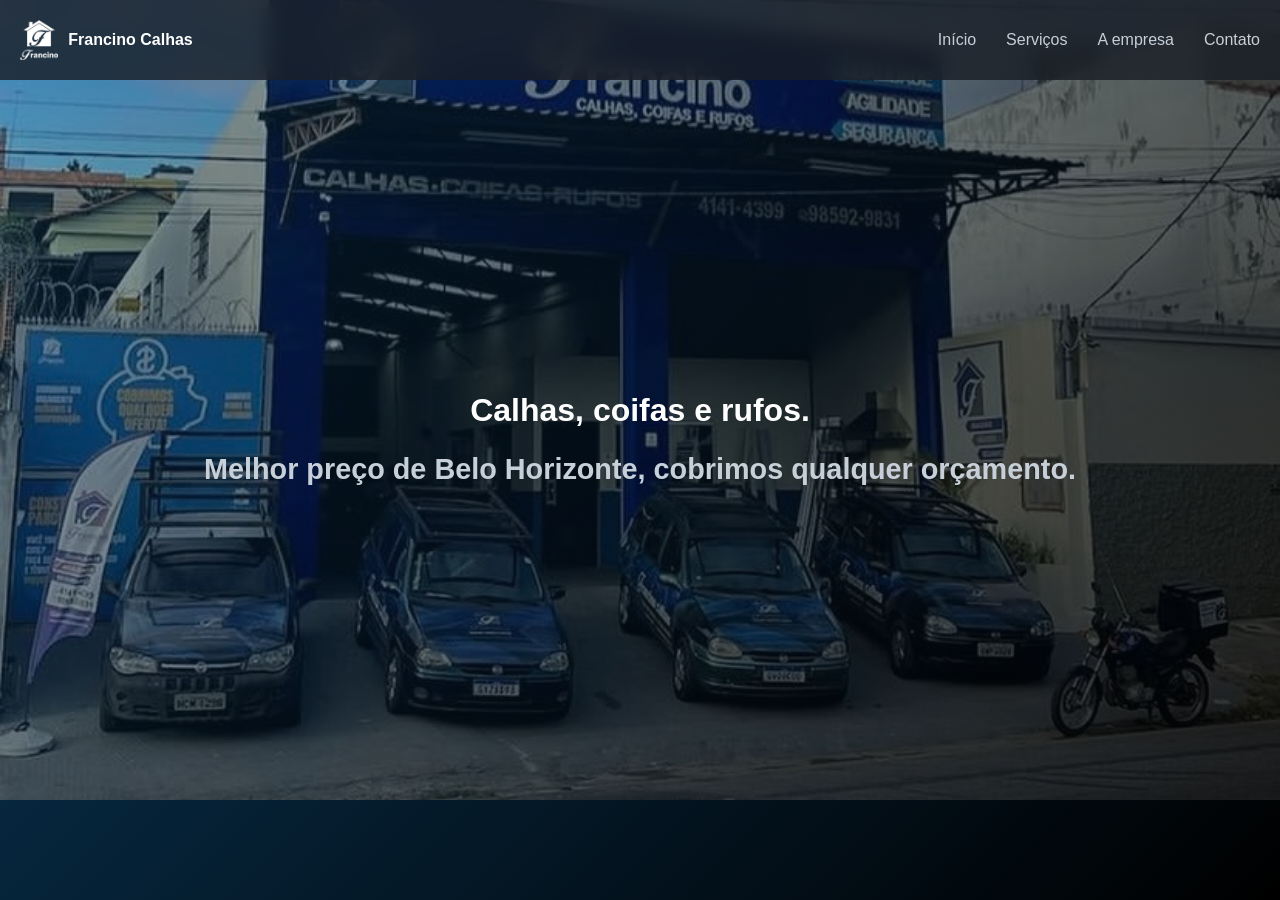
==== francino/index.html @ 431c095d "Add files via upload" ====
<!DOCTYPE html>

<html lang="pt-BR">

<head>
    <meta charset="UTF-8" />
    <title>Francino Calhas</title>
    <link rel="stylesheet" href="css.css">
    <meta property="og:image"
        content="https://francinocalhas.com.br/wp-content/uploads/2023/04/francino-calhas-logo.png" />
    <link rel="icon" type="image/png" sizes="32x32" href="imagens/francino-calhas-logo.png">

    <style>
        body {
            background: linear-gradient(135deg, #0A3D62, #000);
            background-repeat: no-repeat;
            margin: 0;
            padding: 0;
            background-attachment: fixed;
            min-height: 100%;
            font-family: "DM Sans", "Inter", sans-serif;
        }

        header {
            background: var(--cinza-escuro);
            backdrop-filter: blur(10px);
            background-position: center;
            background-size: cover;
            top: 0;
            width: 100%;
            height: 80px;
            position: fixed;
            display: flex;
            justify-content: space-between;
        }

        header h1 {
            color: White;
            font-weight: 700;
        }

        .hero {
            background: linear-gradient(135deg, rgba(10, 61, 98, 0.4), rgba(0, 0, 0, 0.8)), url("imagens/header.jpg");
            background-position: 1% 90%;
            background-repeat: no-repeat;
            background-size: cover;
            min-height: 80vh;
            padding-top: 80px;
            align-content: center;
        }

        .hero h1,
        h2 {
            color: white;
            font-weight: 700;
            text-align: center;
            z-index: 2;
            font-size: 2rem;
        }

        .hero h2 {
            font-size: 1.8rem;
            color: var(--cinza-claro)
        }

        .logo {
            display: flex;
            align-items: center;
            gap: 10px;
            color: white;
            font-weight: 700;
        }

        .logo img {
            margin-left: 20px;
            height: 40px;
        }

        nav {
            align-items: center;
            display: flex;
            gap: 30px;
            margin-right: 20px;
        }

        nav a {
            text-decoration: none;
            color: var(--cinza-claro);
            font-weight: 500;
            transition: 0.3s;
            position: relative;
        }

        nav a::after {
            content: "";
            position: absolute;
            bottom: -5px;
            left: 0;
            width: 0;
            height: 2px;
            background: var(--cinza-claro);
            transition: 0.3s;
        }

        nav a:hover {
            color: white;
        }

        nav a:hover::after {
            width: 100%;
        }
    </style>
</head>

<body>
    <header>
        <div class="logo">
            <img src="imagens/francino-calhas-logo.png">
            <span>Francino Calhas</span>
        </div>

        <nav>
            <a href="#inicio">Início</a>
            <a href="#servico">Serviços</a>
            <a href="#empresa">A empresa</a>
            <a href="#contato">Contato</a>
        </nav>
    </header>
    <div class="hero">
        <H1>Calhas, coifas e rufos.</H1>
        <h2>Melhor preço de Belo Horizonte, cobrimos qualquer orçamento.</h2>
    </div>


</body>

</html>
---- francino/css.css ----
@font-face {
    font-family: "DM Sans";
    font-style: normal;
    font-weight: 400;
    font-display: fallback;
    src: url('https://francinocalhas.com.br/wp-content/themes/twentytwentythree/assets/fonts/dm-sans/DMSans-Regular.woff2') format('woff2');
    font-stretch: normal;
}

@font-face {
    font-family: "DM Sans";
    font-style: italic;
    font-weight: 400;
    font-display: fallback;
    src: url('https://francinocalhas.com.br/wp-content/themes/twentytwentythree/assets/fonts/dm-sans/DMSans-Regular-Italic.woff2') format('woff2');
    font-stretch: normal;
}

@font-face {
    font-family: "DM Sans";
    font-style: normal;
    font-weight: 700;
    font-display: fallback;
    src: url('https://francinocalhas.com.br/wp-content/themes/twentytwentythree/assets/fonts/dm-sans/DMSans-Bold.woff2') format('woff2');
    font-stretch: normal;
}

@font-face {
    font-family: "DM Sans";
    font-style: italic;
    font-weight: 700;
    font-display: fallback;
    src: url('https://francinocalhas.com.br/wp-content/themes/twentytwentythree/assets/fonts/dm-sans/DMSans-Bold-Italic.woff2') format('woff2');
    font-stretch: normal;
}

@font-face {
    font-family: "IBM Plex Mono";
    font-style: normal;
    font-weight: 300;
    font-display: block;
    src: url('https://francinocalhas.com.br/wp-content/themes/twentytwentythree/assets/fonts/ibm-plex-mono/IBMPlexMono-Light.woff2') format('woff2');
    font-stretch: normal;
}

@font-face {
    font-family: "IBM Plex Mono";
    font-style: normal;
    font-weight: 400;
    font-display: block;
    src: url('https://francinocalhas.com.br/wp-content/themes/twentytwentythree/assets/fonts/ibm-plex-mono/IBMPlexMono-Regular.woff2') format('woff2');
    font-stretch: normal;
}

@font-face {
    font-family: "IBM Plex Mono";
    font-style: italic;
    font-weight: 400;
    font-display: block;
    src: url('https://francinocalhas.com.br/wp-content/themes/twentytwentythree/assets/fonts/ibm-plex-mono/IBMPlexMono-Italic.woff2') format('woff2');
    font-stretch: normal;
}

@font-face {
    font-family: "IBM Plex Mono";
    font-style: normal;
    font-weight: 700;
    font-display: block;
    src: url('https://francinocalhas.com.br/wp-content/themes/twentytwentythree/assets/fonts/ibm-plex-mono/IBMPlexMono-Bold.woff2') format('woff2');
    font-stretch: normal;
}

@font-face {
    font-family: Inter;
    font-style: normal;
    font-weight: 200 900;
    font-display: fallback;
    src: url('https://francinocalhas.com.br/wp-content/themes/twentytwentythree/assets/fonts/inter/Inter-VariableFont_slnt,wght.ttf') format('truetype');
    font-stretch: normal;
}

@font-face {
    font-family: "Source Serif Pro";
    font-style: normal;
    font-weight: 200 900;
    font-display: fallback;
    src: url('https://francinocalhas.com.br/wp-content/themes/twentytwentythree/assets/fonts/source-serif-pro/SourceSerif4Variable-Roman.ttf.woff2') format('woff2');
    font-stretch: normal;
}

@font-face {
    font-family: "Source Serif Pro";
    font-style: italic;
    font-weight: 200 900;
    font-display: fallback;
    src: url('https://francinocalhas.com.br/wp-content/themes/twentytwentythree/assets/fonts/source-serif-pro/SourceSerif4Variable-Italic.ttf.woff2') format('woff2');
    font-stretch: normal;
}

:root {
  --azul-principal: #0A3D62;   /*fundo */
  --azul-secundario: #1B6CA8;  /* destaque */
  --azul-claro: #4DA3D9;       /* hover / detalhes */

  --preto: #0B0F14;            /* fundo principal */
  --cinza-escuro: rgb(26, 31, 38, 0.8);     /* cards / header */
  --cinza-medio: #2E3640;      /* bordas / separação */

  --branco: #FFFFFF;           /* títulos */
  --cinza-claro: #C7D0D9;      /* textos */
}
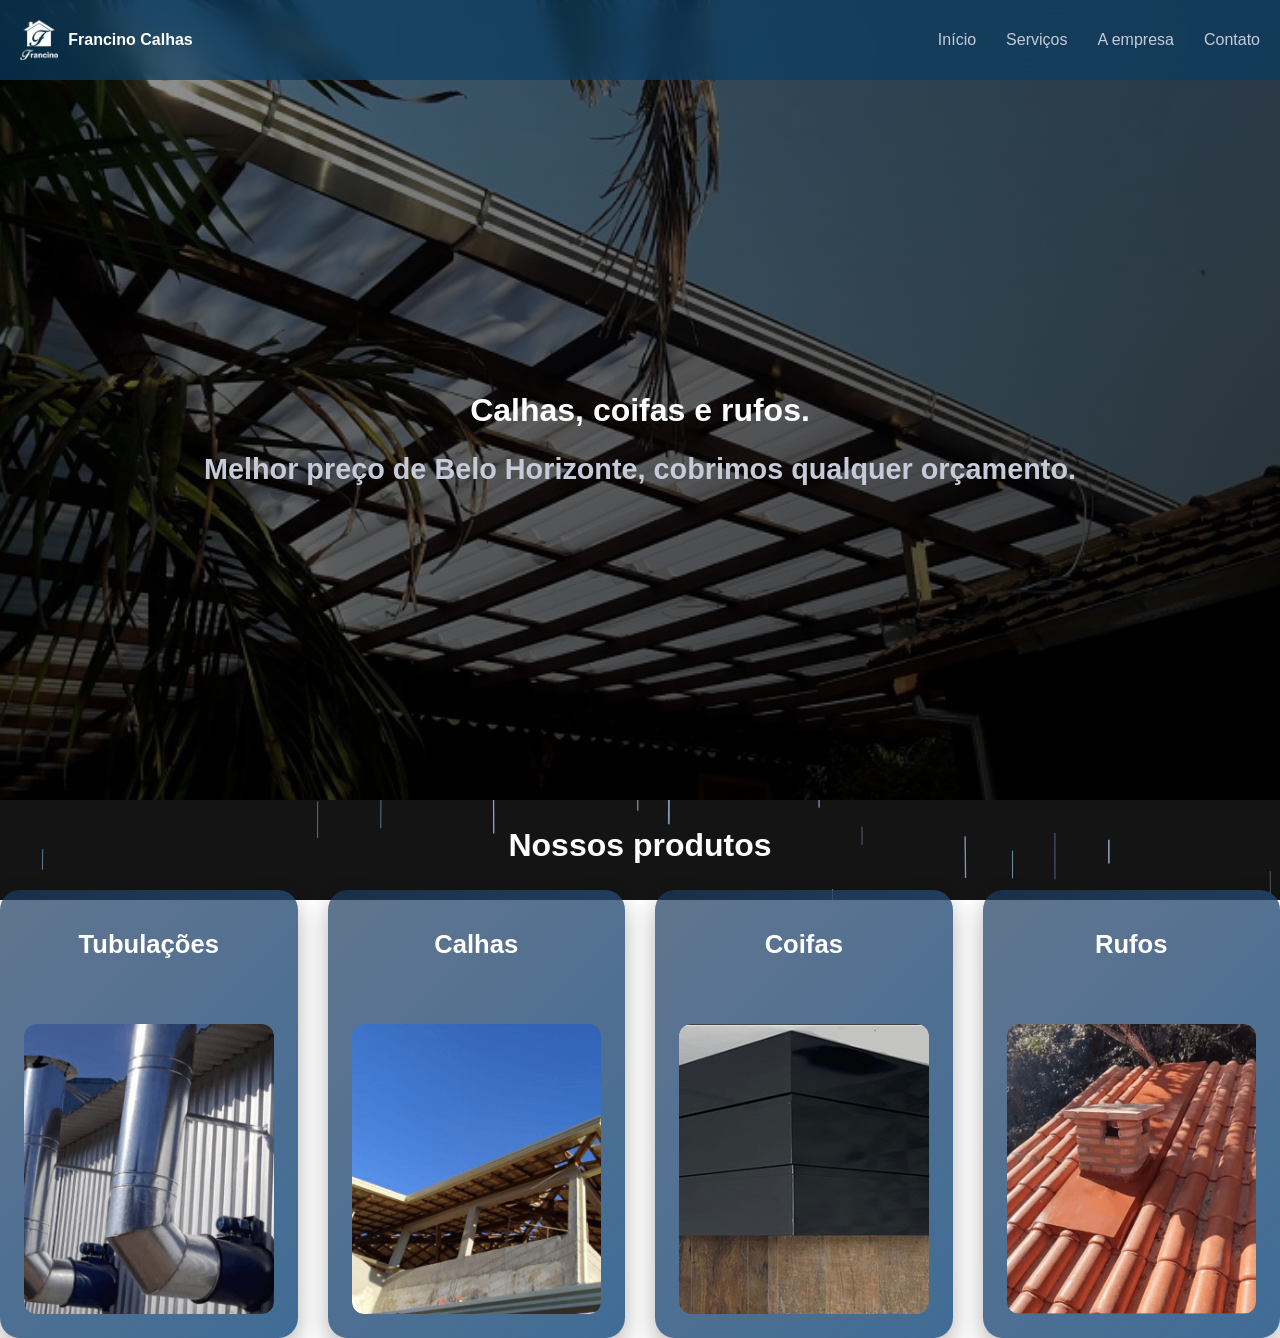
==== commit 9725438b: "Add files via upload" ====
--- a/francino/index.html
+++ b/francino/index.html
@@ -12,7 +12,7 @@
 
     <style>
         body {
-            background: linear-gradient(135deg, #0A3D62, #000);
+            background: linear-gradient(135deg, #141414, #141414);
             background-repeat: no-repeat;
             margin: 0;
             padding: 0;
@@ -22,7 +22,7 @@
         }
 
         header {
-            background: var(--cinza-escuro);
+            background: var(--azul-principal);
             backdrop-filter: blur(10px);
             background-position: center;
             background-size: cover;
@@ -40,7 +40,7 @@
         }
 
         .hero {
-            background: linear-gradient(135deg, rgba(10, 61, 98, 0.4), rgba(0, 0, 0, 0.8)), url("imagens/header.jpg");
+            background: linear-gradient(135deg, rgba(2, 2, 2, 0.4), rgba(0, 0, 0, 0.8)), url("imagens/home-hd-calhas.jpg");
             background-position: 1% 90%;
             background-repeat: no-repeat;
             background-size: cover;
@@ -60,7 +60,7 @@
 
         .hero h2 {
             font-size: 1.8rem;
-            color: var(--cinza-claro)
+            color: var(--cinza-claro);
         }
 
         .logo {
@@ -108,6 +108,128 @@
 
         nav a:hover::after {
             width: 100%;
+        }
+
+        main {
+            justify-content: center;
+            display: flex;
+            grid-template-columns: repeat(3, 1fr);
+            gap: 30px;
+        }
+
+        @media (max-width: 768px) {
+            header {
+                padding: 0 20px;
+            }
+
+            nav {
+                gap: 15px;
+            }
+
+            .hero h1 {
+                font-size: 2rem;
+            }
+
+            .hero h2 {
+                font-size: 1.2rem;
+            }
+        }
+
+        .menu {
+            background: linear-gradient(135deg, rgb(30, 58, 95, 0.7), rgb(43, 92, 138, 0.9));
+            flex: 1 1 18.75rem;
+            max-width: 30rem;
+            min-height: 25rem;
+
+            display: flex;
+            flex-direction: column;
+            justify-content: space-between;
+            align-items: center;
+
+            border-radius: 1.25rem;
+            overflow: hidden;
+            padding: 1.5rem;
+
+            box-shadow: 0 10px 25px rgba(0, 0, 0, 0.3);
+            transition: transform 0.3s ease, box-shadow 0.3s ease;
+        }
+
+        .menu:hover {
+            transform: translateY(-8px) scale(1.02);
+            box-shadow: 0 15px 35px rgba(0, 0, 0, 0.5);
+        }
+
+        .menu img {
+            width: 100%;
+            height: 290px;
+            object-fit: cover;
+            border-radius: 0.75rem;
+        }
+
+        .menu p {
+            text-align: center;
+            color: white;
+            font-size: 1.6rem;
+            font-weight: 600;
+            margin-top: 1rem;
+        }
+
+        .slider {
+            width: 100%;
+            overflow: hidden;
+            border-radius: 0.75rem;
+            position: relative;
+        }
+
+        .slides {
+            display: flex;
+            width: 300%;
+            animation: slide3 9s infinite;
+        }
+
+        .slides img {
+            width: calc(100% / 3);
+            height: 290px;
+            object-fit: cover;
+            border-radius: 0.75rem;
+            flex-shrink: 0;
+        }
+
+        @keyframes slide3 {
+            0% {
+                transform: translateX(0%);
+            }
+
+            30% {
+                transform: translateX(0%);
+            }
+
+            35% {
+                transform: translateX(-33.333%);
+            }
+
+            65% {
+                transform: translateX(-33.333%);
+            }
+
+            70% {
+                transform: translateX(-66.666%);
+            }
+
+            95% {
+                transform: translateX(-66.666%);
+            }
+
+            100% {
+                transform: translateX(0%);
+            }
+        }
+
+        #rain {
+            position: fixed;
+            top: 0;
+            left: 0;
+            z-index: -1;
         }
     </style>
 </head>
@@ -130,8 +252,122 @@
         <H1>Calhas, coifas e rufos.</H1>
         <h2>Melhor preço de Belo Horizonte, cobrimos qualquer orçamento.</h2>
     </div>
-
-
+    <h2>Nossos produtos</h2>
+
+    <canvas id="rain"></canvas>
+
+    <main>
+
+
+        <div class="menu">
+            <p>Tubulações</p>
+            <div class="slider">
+                <div class="slides">   
+                    <img src = "imagens/tubulacao2.png">
+                    <img src = "imagens/tubulacao3.png">
+                    <img src="imagens/06b6548f-ab7f-4875-8bc0-f927872c195f.png">
+                </div>
+            </div>
+        </div>
+
+        <div class="menu">
+            <p>Calhas </p>
+            <div class="slider">
+                <div class="slides">
+                    <img src = "imagens/calhas2.png">
+                    <img src="imagens/calhas-nova.png">
+                    <img src="imagens/6dc7937a-d4c6-45aa-a5bd-f17d70439957.png">
+                </div>
+            </div>
+        </div>
+
+        <div class="menu">
+            <p>Coifas</p>
+            <div class="slider">
+                <div class="slides">
+                    <img src="imagens/coifa02.jpg" alt="Coifa 1">
+                    <img src="imagens/coifa04.jpg" alt="Coifa 2">
+                    <img src="imagens/coifa03.png" alt="Coifa 3">
+                </div>
+            </div>
+        </div>
+
+        <div class="menu">
+            <p>Rufos</p>
+            <div class="slider">
+                <div class="slides">
+                    <img src = "imagens/rufos1.png">
+                    <img src="imagens/rufo02.jpg" style="border-radius: 20px;">
+                    <img src = "imagens/rufos3.png">
+                </div>
+            </div>
+        </div>
+    </main>
 </body>
 
-</html>+</html>
+
+<script>
+    const canvas = document.getElementById("rain");
+    const ctx = canvas.getContext("2d");
+
+    let W = window.innerWidth;
+    let H = window.innerHeight;
+
+    canvas.width = W;
+    canvas.height = H;
+
+    let drops = [];
+
+    function makeRaindrop(initial = true) {
+        return {
+            x: Math.random() * W,
+            y: initial ? Math.random() * H : -20,
+
+            len: Math.random() * 25 + 15,     // um pouco maior
+            speed: Math.random() * 6 + 8,     // MAIS rápido
+
+            width: Math.random() * 1.2 + 0.6,
+            alpha: Math.random() * 0.5 + 0.4,
+
+            dx: Math.random() * 0.4 - 0.2,    // quase reto (bem menos inclinado)
+            dy: Math.random() * 6 + 10        // cai mais rápido pra baixo
+        };
+    }
+
+    for (let i = 0; i < 150; i++) {
+        drops.push(makeRaindrop());
+    }
+
+    function drawRain() {
+        ctx.save();
+        drops.forEach(d => {
+            ctx.globalAlpha = d.alpha;
+            ctx.strokeStyle = '#a8ccee';
+            ctx.lineWidth = d.width;
+            ctx.beginPath();
+            ctx.moveTo(d.x, d.y);
+            ctx.lineTo(
+                d.x - d.dx * (d.len / d.speed),
+                d.y - d.dy * (d.len / d.speed)
+            );
+            ctx.stroke();
+
+            d.x += d.dx;
+            d.y += d.dy;
+
+            if (d.y > H + 20) {
+                Object.assign(d, makeRaindrop(false));
+            }
+        });
+        ctx.restore();
+    }
+
+    function animate() {
+        ctx.clearRect(0, 0, W, H);
+        drawRain();
+        requestAnimationFrame(animate);
+    }
+
+    animate();
+</script>
--- a/francino/css.css
+++ b/francino/css.css
@@ -98,7 +98,7 @@
 }
 
 :root {
-  --azul-principal: #0A3D62;   /*fundo */
+  --azul-principal: rgb(10, 61, 98, 0.7); /*fundo */
   --azul-secundario: #1B6CA8;  /* destaque */
   --azul-claro: #4DA3D9;       /* hover / detalhes */
 
@@ -107,5 +107,5 @@
   --cinza-medio: #2E3640;      /* bordas / separação */
 
   --branco: #FFFFFF;           /* títulos */
-  --cinza-claro: #C7D0D9;      /* textos */
+  --cinza-claro: #c7cbd9;      /* textos */
 }
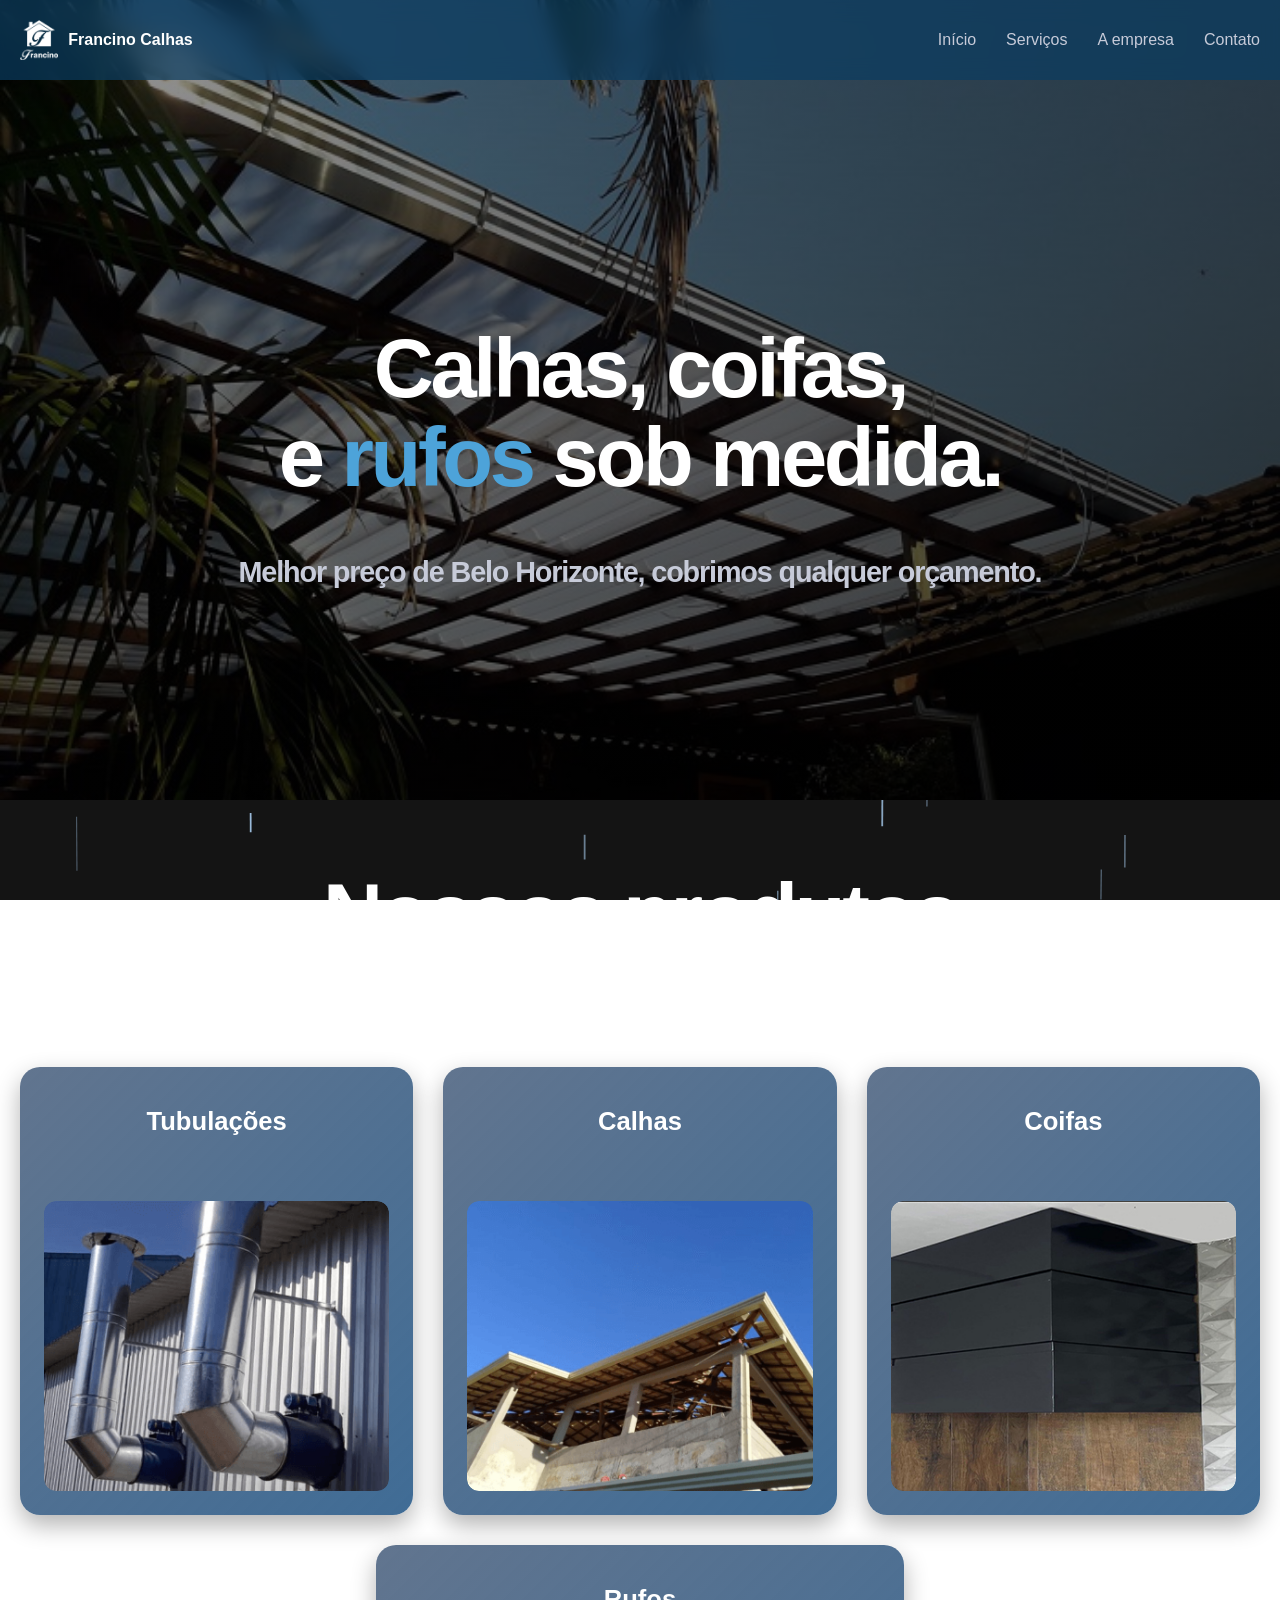
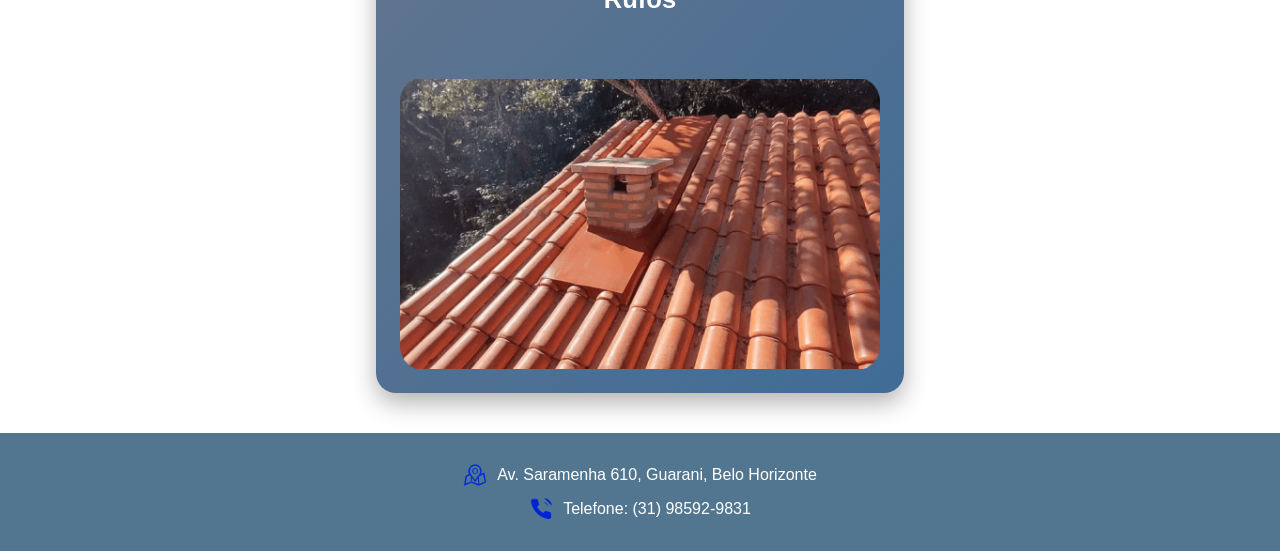
==== commit 6c65c5e9: "Add files via upload" ====
--- a/francino/index.html
+++ b/francino/index.html
@@ -18,6 +18,9 @@
             padding: 0;
             background-attachment: fixed;
             min-height: 100%;
+            display: flex;
+            flex-direction: column;
+            min-height: 100vh;
             font-family: "DM Sans", "Inter", sans-serif;
         }
 
@@ -55,12 +58,26 @@
             font-weight: 700;
             text-align: center;
             z-index: 2;
-            font-size: 2rem;
+            font-size: clamp(2.4rem, 7vw, 5.2rem);
+            letter-spacing: -0.04em;
+            line-height: 1.07;
+        }
+
+        .hero h1 em {
+            font-style: normal;
+            background: linear-gradient(135deg, #a5b4fc, var(--accent));
+            -webkit-background-clip: text;
+            -webkit-text-fill-color: transparent;
+            background-clip: text;
         }
 
         .hero h2 {
             font-size: 1.8rem;
             color: var(--cinza-claro);
+        }
+
+        .hero span {
+            color: var(--azul-claro);
         }
 
         .logo {
@@ -115,6 +132,9 @@
             display: flex;
             grid-template-columns: repeat(3, 1fr);
             gap: 30px;
+            flex: 1;
+            padding: 40px 20px;
+            flex-wrap: wrap;
         }
 
         @media (max-width: 768px) {
@@ -230,6 +250,35 @@
             top: 0;
             left: 0;
             z-index: -1;
+        }
+
+        footer {
+            background: var(--azul-principal);
+            backdrop-filter: blur(10px);
+            color: white;
+            text-align: center;
+            padding: 30px 20px;
+            width: 100%;
+            box-sizing: border-box;
+            display: flex;
+            flex-direction: column;
+            align-items: center;
+            gap: 10px;
+        }
+
+        footer p {
+            display: flex;
+            align-items: center;
+            justify-content: center;
+            margin: 0;
+            font-size: 1rem;
+        }
+
+        footer img {
+            width: 24px;
+            height: 24px;
+            margin-right: 10px;
+            object-fit: contain;
         }
     </style>
 </head>
@@ -249,7 +298,9 @@
         </nav>
     </header>
     <div class="hero">
-        <H1>Calhas, coifas e rufos.</H1>
+        <H1>Calhas, coifas,
+            <br>e <span>rufos</span> sob medida.
+        </h1>
         <h2>Melhor preço de Belo Horizonte, cobrimos qualquer orçamento.</h2>
     </div>
     <h2>Nossos produtos</h2>
@@ -262,9 +313,9 @@
         <div class="menu">
             <p>Tubulações</p>
             <div class="slider">
-                <div class="slides">   
-                    <img src = "imagens/tubulacao2.png">
-                    <img src = "imagens/tubulacao3.png">
+                <div class="slides">
+                    <img src="imagens/tubulacao2.png">
+                    <img src="imagens/tubulacao3.png">
                     <img src="imagens/06b6548f-ab7f-4875-8bc0-f927872c195f.png">
                 </div>
             </div>
@@ -274,7 +325,7 @@
             <p>Calhas </p>
             <div class="slider">
                 <div class="slides">
-                    <img src = "imagens/calhas2.png">
+                    <img src="imagens/calhas2.png">
                     <img src="imagens/calhas-nova.png">
                     <img src="imagens/6dc7937a-d4c6-45aa-a5bd-f17d70439957.png">
                 </div>
@@ -296,13 +347,18 @@
             <p>Rufos</p>
             <div class="slider">
                 <div class="slides">
-                    <img src = "imagens/rufos1.png">
+                    <img src="imagens/rufos1.png">
                     <img src="imagens/rufo02.jpg" style="border-radius: 20px;">
-                    <img src = "imagens/rufos3.png">
+                    <img src="imagens/rufos3.png">
                 </div>
             </div>
         </div>
     </main>
+
+    <footer>
+        <p><img src="imagens/loc.png">Av. Saramenha 610, Guarani, Belo Horizonte</p>
+        <p><img src="imagens/telefone.png">Telefone: (31) 98592-9831</p>
+    </footer>
 </body>
 
 </html>
@@ -324,14 +380,14 @@
             x: Math.random() * W,
             y: initial ? Math.random() * H : -20,
 
-            len: Math.random() * 25 + 15,     // um pouco maior
-            speed: Math.random() * 6 + 8,     // MAIS rápido
+            len: Math.random() * 25 + 15,
+            speed: Math.random() * 6 + 8,
 
             width: Math.random() * 1.2 + 0.6,
             alpha: Math.random() * 0.5 + 0.4,
 
-            dx: Math.random() * 0.4 - 0.2,    // quase reto (bem menos inclinado)
-            dy: Math.random() * 6 + 10        // cai mais rápido pra baixo
+            dx: Math.random() * 0.4 - 0.2,
+            dy: Math.random() * 6 + 10
         };
     }
 
